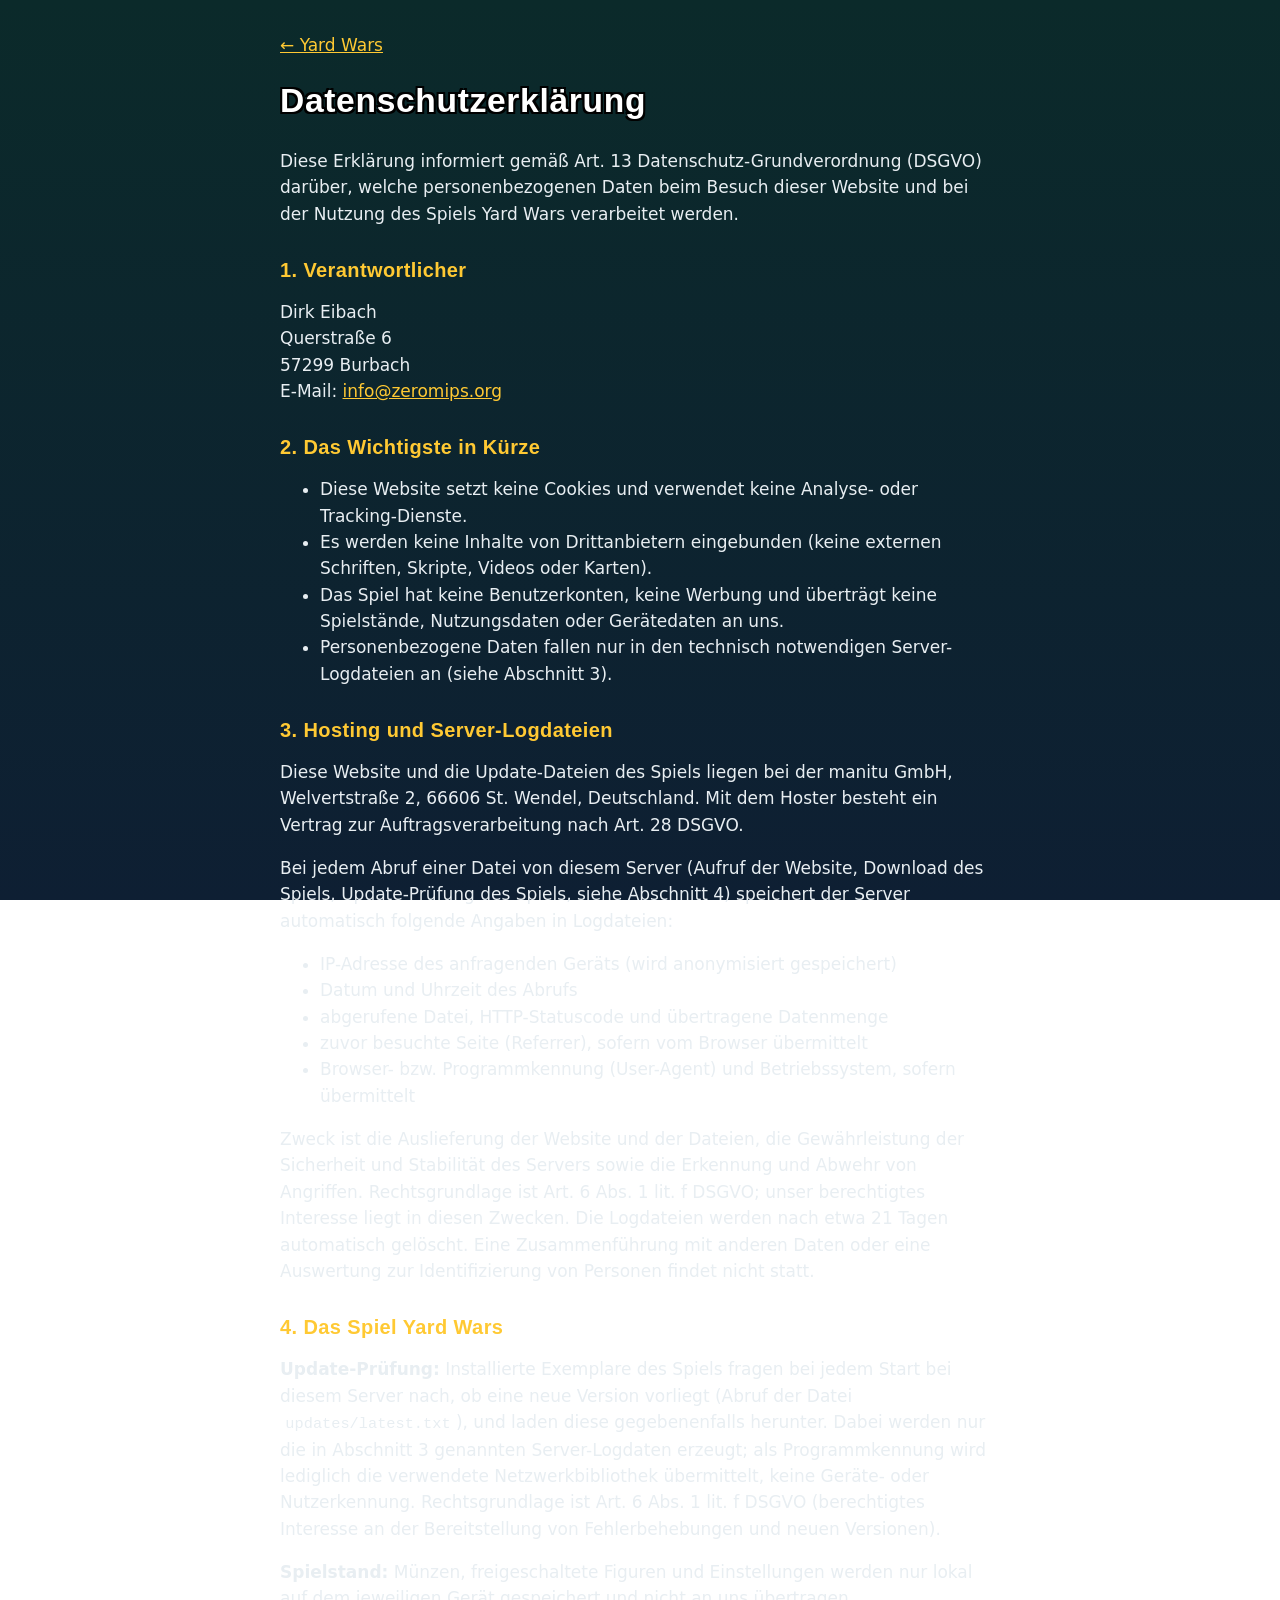
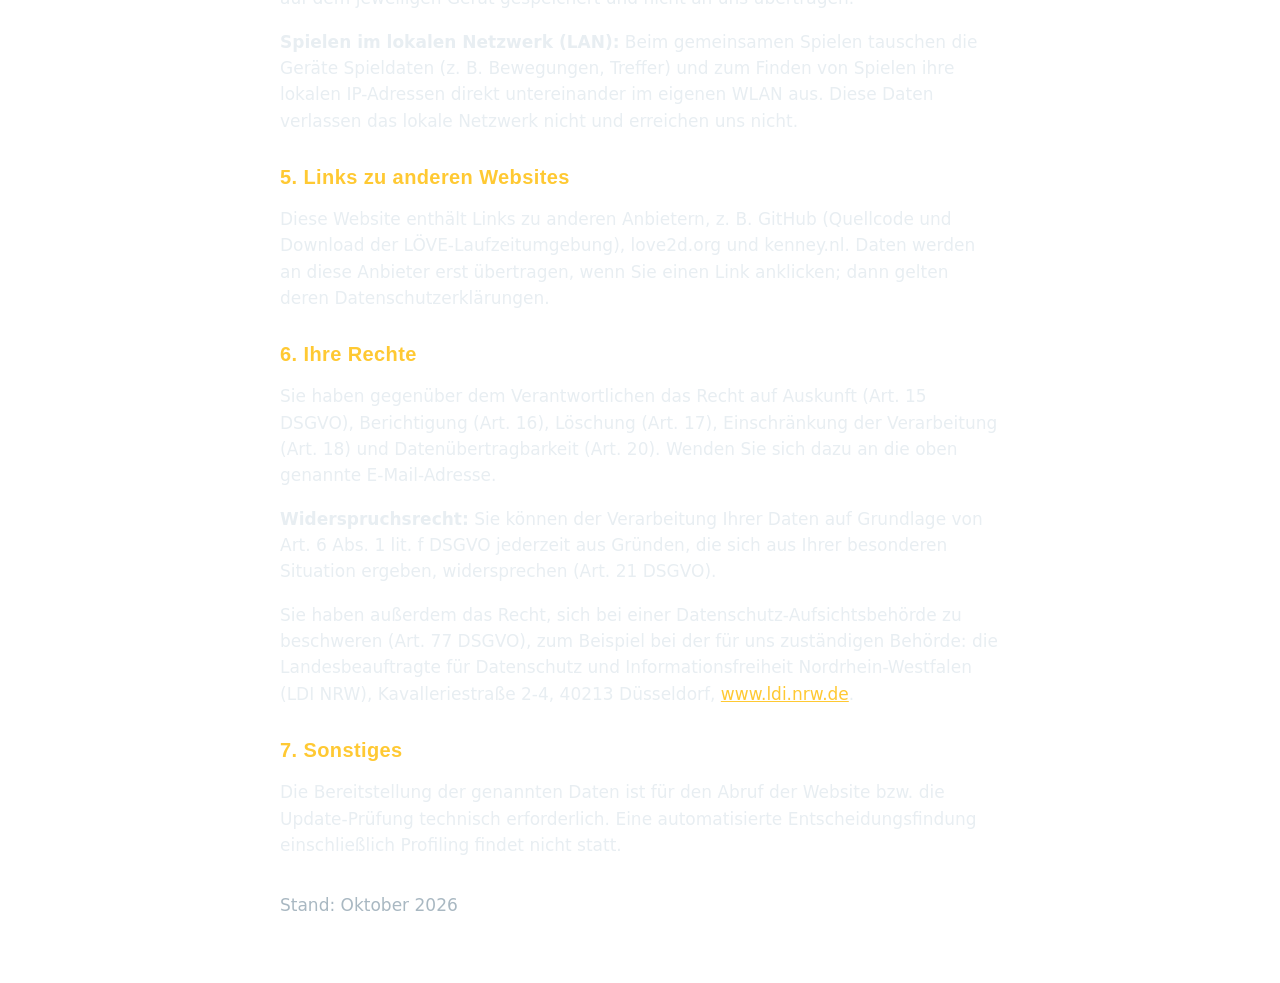
==== website/datenschutz.html @ 6472fcbf "Website: Impressum and Datenschutzerklärung publish-site.sh refuses to upload pages with TODO- place" ====
<!doctype html>
<html lang="de">
<head>
<meta charset="utf-8">
<meta name="viewport" content="width=device-width, initial-scale=1">
<title>Datenschutzerklärung - Yard Wars</title>
<link rel="stylesheet" href="style.css">
<link rel="icon" href="favicon.ico" sizes="16x16 32x32 48x48">
<meta name="theme-color" content="#0b2a2a">
</head>
<body>

<main class="wrap legal">
  <p class="back"><a href="./">&larr; Yard Wars</a></p>

  <h2>Datenschutzerklärung</h2>
  <p>Diese Erklärung informiert gemäß Art. 13 Datenschutz-Grundverordnung (DSGVO) darüber,
    welche personenbezogenen Daten beim Besuch dieser Website und bei der Nutzung des Spiels
    Yard Wars verarbeitet werden.</p>

  <h3>1. Verantwortlicher</h3>
  <p>Dirk Eibach<br>
    Querstraße 6<br>
    57299 Burbach<br>
    E-Mail: <a href="mailto:info@zeromips.org">info@zeromips.org</a></p>

  <h3>2. Das Wichtigste in Kürze</h3>
  <ul>
    <li>Diese Website setzt keine Cookies und verwendet keine Analyse- oder Tracking-Dienste.</li>
    <li>Es werden keine Inhalte von Drittanbietern eingebunden (keine externen Schriften,
      Skripte, Videos oder Karten).</li>
    <li>Das Spiel hat keine Benutzerkonten, keine Werbung und überträgt keine
      Spielstände, Nutzungsdaten oder Gerätedaten an uns.</li>
    <li>Personenbezogene Daten fallen nur in den technisch notwendigen Server-Logdateien an
      (siehe Abschnitt 3).</li>
  </ul>

  <h3>3. Hosting und Server-Logdateien</h3>
  <p>Diese Website und die Update-Dateien des Spiels liegen bei der manitu GmbH,
    Welvertstraße 2, 66606 St. Wendel, Deutschland. Mit dem Hoster besteht ein Vertrag zur
    Auftragsverarbeitung nach Art. 28 DSGVO.</p>
  <p>Bei jedem Abruf einer Datei von diesem Server (Aufruf der Website, Download des Spiels,
    Update-Prüfung des Spiels, siehe Abschnitt 4) speichert der Server automatisch folgende
    Angaben in Logdateien:</p>
  <ul>
    <li>IP-Adresse des anfragenden Geräts (wird anonymisiert gespeichert)</li>
    <li>Datum und Uhrzeit des Abrufs</li>
    <li>abgerufene Datei, HTTP-Statuscode und übertragene Datenmenge</li>
    <li>zuvor besuchte Seite (Referrer), sofern vom Browser übermittelt</li>
    <li>Browser- bzw. Programmkennung (User-Agent) und Betriebssystem, sofern übermittelt</li>
  </ul>
  <p>Zweck ist die Auslieferung der Website und der Dateien, die Gewährleistung der
    Sicherheit und Stabilität des Servers sowie die Erkennung und Abwehr von Angriffen.
    Rechtsgrundlage ist Art. 6 Abs. 1 lit. f DSGVO; unser berechtigtes Interesse liegt in
    diesen Zwecken. Die Logdateien werden nach etwa 21 Tagen automatisch gelöscht. Eine
    Zusammenführung mit anderen Daten oder eine Auswertung zur Identifizierung von Personen
    findet nicht statt.</p>

  <h3>4. Das Spiel Yard Wars</h3>
  <p><b>Update-Prüfung:</b> Installierte Exemplare des Spiels fragen bei jedem Start bei
    diesem Server nach, ob eine neue Version vorliegt (Abruf der Datei
    <code>updates/latest.txt</code>), und laden diese gegebenenfalls herunter. Dabei werden
    nur die in Abschnitt 3 genannten Server-Logdaten erzeugt; als Programmkennung wird
    lediglich die verwendete Netzwerkbibliothek übermittelt, keine Geräte- oder
    Nutzerkennung. Rechtsgrundlage ist Art. 6 Abs. 1 lit. f DSGVO (berechtigtes Interesse
    an der Bereitstellung von Fehlerbehebungen und neuen Versionen).</p>
  <p><b>Spielstand:</b> Münzen, freigeschaltete Figuren und Einstellungen werden nur lokal
    auf dem jeweiligen Gerät gespeichert und nicht an uns übertragen.</p>
  <p><b>Spielen im lokalen Netzwerk (LAN):</b> Beim gemeinsamen Spielen tauschen die Geräte
    Spieldaten (z.&nbsp;B. Bewegungen, Treffer) und zum Finden von Spielen ihre lokalen
    IP-Adressen direkt untereinander im eigenen WLAN aus. Diese Daten verlassen das lokale
    Netzwerk nicht und erreichen uns nicht.</p>

  <h3>5. Links zu anderen Websites</h3>
  <p>Diese Website enthält Links zu anderen Anbietern, z.&nbsp;B. GitHub (Quellcode und
    Download der LÖVE-Laufzeitumgebung), love2d.org und kenney.nl. Daten werden an diese
    Anbieter erst übertragen, wenn Sie einen Link anklicken; dann gelten deren
    Datenschutzerklärungen.</p>

  <h3>6. Ihre Rechte</h3>
  <p>Sie haben gegenüber dem Verantwortlichen das Recht auf Auskunft (Art. 15 DSGVO),
    Berichtigung (Art. 16), Löschung (Art. 17), Einschränkung der Verarbeitung (Art. 18) und
    Datenübertragbarkeit (Art. 20). Wenden Sie sich dazu an die oben genannte E-Mail-Adresse.</p>
  <p><b>Widerspruchsrecht:</b> Sie können der Verarbeitung Ihrer Daten auf Grundlage von
    Art. 6 Abs. 1 lit. f DSGVO jederzeit aus Gründen, die sich aus Ihrer besonderen Situation
    ergeben, widersprechen (Art. 21 DSGVO).</p>
  <p>Sie haben außerdem das Recht, sich bei einer Datenschutz-Aufsichtsbehörde zu beschweren
    (Art. 77 DSGVO), zum Beispiel bei der für uns zuständigen Behörde:
    die Landesbeauftragte für Datenschutz und Informationsfreiheit Nordrhein-Westfalen (LDI NRW), Kavalleriestraße 2-4, 40213 Düsseldorf, <a href="https://www.ldi.nrw.de/">www.ldi.nrw.de</a>.</p>

  <h3>7. Sonstiges</h3>
  <p>Die Bereitstellung der genannten Daten ist für den Abruf der Website bzw. die
    Update-Prüfung technisch erforderlich. Eine automatisierte Entscheidungsfindung
    einschließlich Profiling findet nicht statt.</p>

  <p class="stand">Stand: Oktober 2026</p>
</main>

</body>
</html>
---- website/style.css ----
/* Yard Wars website: colours of the game's lobby (dark teal, gold title, chunky buttons) */
:root {
  --bg: #0b2a2a;
  --bg2: #0e1f33;
  --panel: rgba(10, 18, 30, 0.72);
  --text: #e8eef2;
  --muted: #a9b8c2;
  --gold: #ffc933;
  --orange: #f27f1f;
  --blue: #3f8ce8;
  --purple: #a64dd9;
  --green: #4cbf4c;
}

* { box-sizing: border-box; }

html { scroll-behavior: smooth; }

body {
  margin: 0;
  font-family: "Trebuchet MS", "Segoe UI", system-ui, sans-serif;
  font-size: 17px;
  line-height: 1.55;
  color: var(--text);
  background: linear-gradient(180deg, var(--bg) 0%, var(--bg2) 100%) fixed;
}

a { color: var(--gold); }

img { max-width: 100%; height: auto; }

code {
  background: rgba(255, 255, 255, 0.1);
  padding: 0.05em 0.35em;
  border-radius: 4px;
  font-size: 0.9em;
  word-break: break-word;
}

.wrap { max-width: 1060px; margin: 0 auto; padding: 0 20px; }

/* Outlined comic headings */
h1, h2, h3 {
  font-family: "Arial Black", "Trebuchet MS", sans-serif;
  letter-spacing: 0.02em;
  line-height: 1.15;
}

h1 {
  margin: 0;
  font-size: clamp(3rem, 10vw, 6rem);
  color: var(--gold);
  text-shadow: 0 4px 0 #8a5a00, 3px 3px 0 #000, -3px 3px 0 #000, 3px -3px 0 #000, -3px -3px 0 #000;
}

h2 {
  font-size: 2.1rem;
  color: #fff;
  text-shadow: 2px 2px 0 #000, -2px 2px 0 #000, 2px -2px 0 #000, -2px -2px 0 #000;
  margin: 0 0 0.8em;
}

h3 { margin: 0.2em 0 0.5em; font-size: 1.25rem; }

h3.sub { margin-top: 1.6em; }

section.wrap { padding-top: 72px; } /* section.wrap: .wrap alone resets padding + margin */

/* Hero */
.hero { text-align: center; padding: 48px 0 8px; }
.tagline { font-size: 1.3rem; color: var(--muted); margin: 0.6em 0 1.2em; }
.shot, .wide, .cols img {
  border-radius: 14px;
  border: 4px solid #000;
  box-shadow: 0 10px 30px rgba(0, 0, 0, 0.5);
}
.shot { margin-top: 24px; }
.build { color: var(--muted); font-size: 0.95rem; }

.buttons { display: flex; gap: 14px; justify-content: center; flex-wrap: wrap; }
.btn {
  display: inline-block;
  padding: 0.55em 1.4em;
  font-family: "Arial Black", sans-serif;
  font-size: 1.2rem;
  color: #fff;
  text-decoration: none;
  background: var(--blue);
  border: 3px solid #000;
  border-radius: 12px;
  box-shadow: inset 0 -6px 0 rgba(0, 0, 0, 0.25), 0 4px 0 #000;
  text-shadow: 1px 1px 0 #000, -1px 1px 0 #000, 1px -1px 0 #000, -1px -1px 0 #000;
  transition: transform 0.1s;
}
.btn:hover { transform: translateY(-2px); }
.btn.play { background: var(--gold); }
.btn.code { background: #3a4452; }

/* Two columns that stack on phones */
.cols { display: grid; grid-template-columns: 1fr 1fr; gap: 28px; align-items: start; }

.box {
  background: var(--panel);
  border: 2px solid rgba(255, 255, 255, 0.12);
  border-radius: 14px;
  padding: 18px 22px;
}
.box ol, .box ul { padding-left: 1.3em; margin: 0.4em 0; }
.box li { margin-bottom: 0.45em; }
.note { color: var(--muted); font-size: 0.92rem; }

/* Rowdy cards */
.cards { display: grid; grid-template-columns: repeat(4, 1fr); gap: 18px; }
.card {
  background: var(--panel);
  border: 2px solid rgba(255, 255, 255, 0.14);
  border-radius: 16px;
  padding: 16px;
  text-align: center;
  background-image: radial-gradient(circle at 50% 30%, rgba(255, 220, 140, 0.18), transparent 60%);
}
.card img { height: 200px; width: auto; object-fit: contain; }
.card h3 { margin-bottom: 0; }
.role { color: var(--gold); margin: 0 0 0.6em; font-size: 0.95rem; }
.card ul { list-style: none; padding: 0; margin: 0; text-align: left; font-size: 0.93rem; }
.card li { margin-bottom: 0.35em; }
.card li span { color: var(--orange); font-weight: bold; margin-right: 0.3em; }
.price {
  margin: 0.8em 0 0;
  font-weight: bold;
  color: var(--gold);
}
.price.free { color: var(--green); }

/* Mode tiles in the colours of the game's mode cards */
.modes { display: grid; grid-template-columns: repeat(3, 1fr); gap: 18px; }
.mode {
  border: 3px solid #000;
  border-radius: 14px;
  padding: 14px 18px;
  box-shadow: inset 0 -6px 0 rgba(0, 0, 0, 0.2), 0 4px 0 #000;
}
.mode h3 { color: #fff; text-shadow: 1px 1px 0 #000, -1px 1px 0 #000, 1px -1px 0 #000, -1px -1px 0 #000; }
.mode p { margin: 0; }
.duel  { background: var(--orange); }
.team  { background: var(--blue); }
.waves { background: var(--purple); }
.wide { margin-top: 18px; }

footer {
  margin-top: 64px;
  padding: 24px 0 32px;
  color: var(--muted);
  font-size: 0.9rem;
  border-top: 2px solid rgba(255, 255, 255, 0.1);
}

.legal-links a { color: var(--muted); }

/* Impressum / Datenschutz */
.legal { max-width: 760px; padding-top: 32px; padding-bottom: 48px; }
.legal h3 { margin: 1.6em 0 0.4em; color: var(--gold); }
.legal .back { margin: 0 0 24px; }
.legal .stand { margin-top: 2em; color: var(--muted); }

@media (max-width: 860px) {
  .cards { grid-template-columns: repeat(2, 1fr); }
  .cols, .modes { grid-template-columns: 1fr; }
}
@media (max-width: 460px) {
  .cards { grid-template-columns: 1fr; }
  body { font-size: 16px; }
}
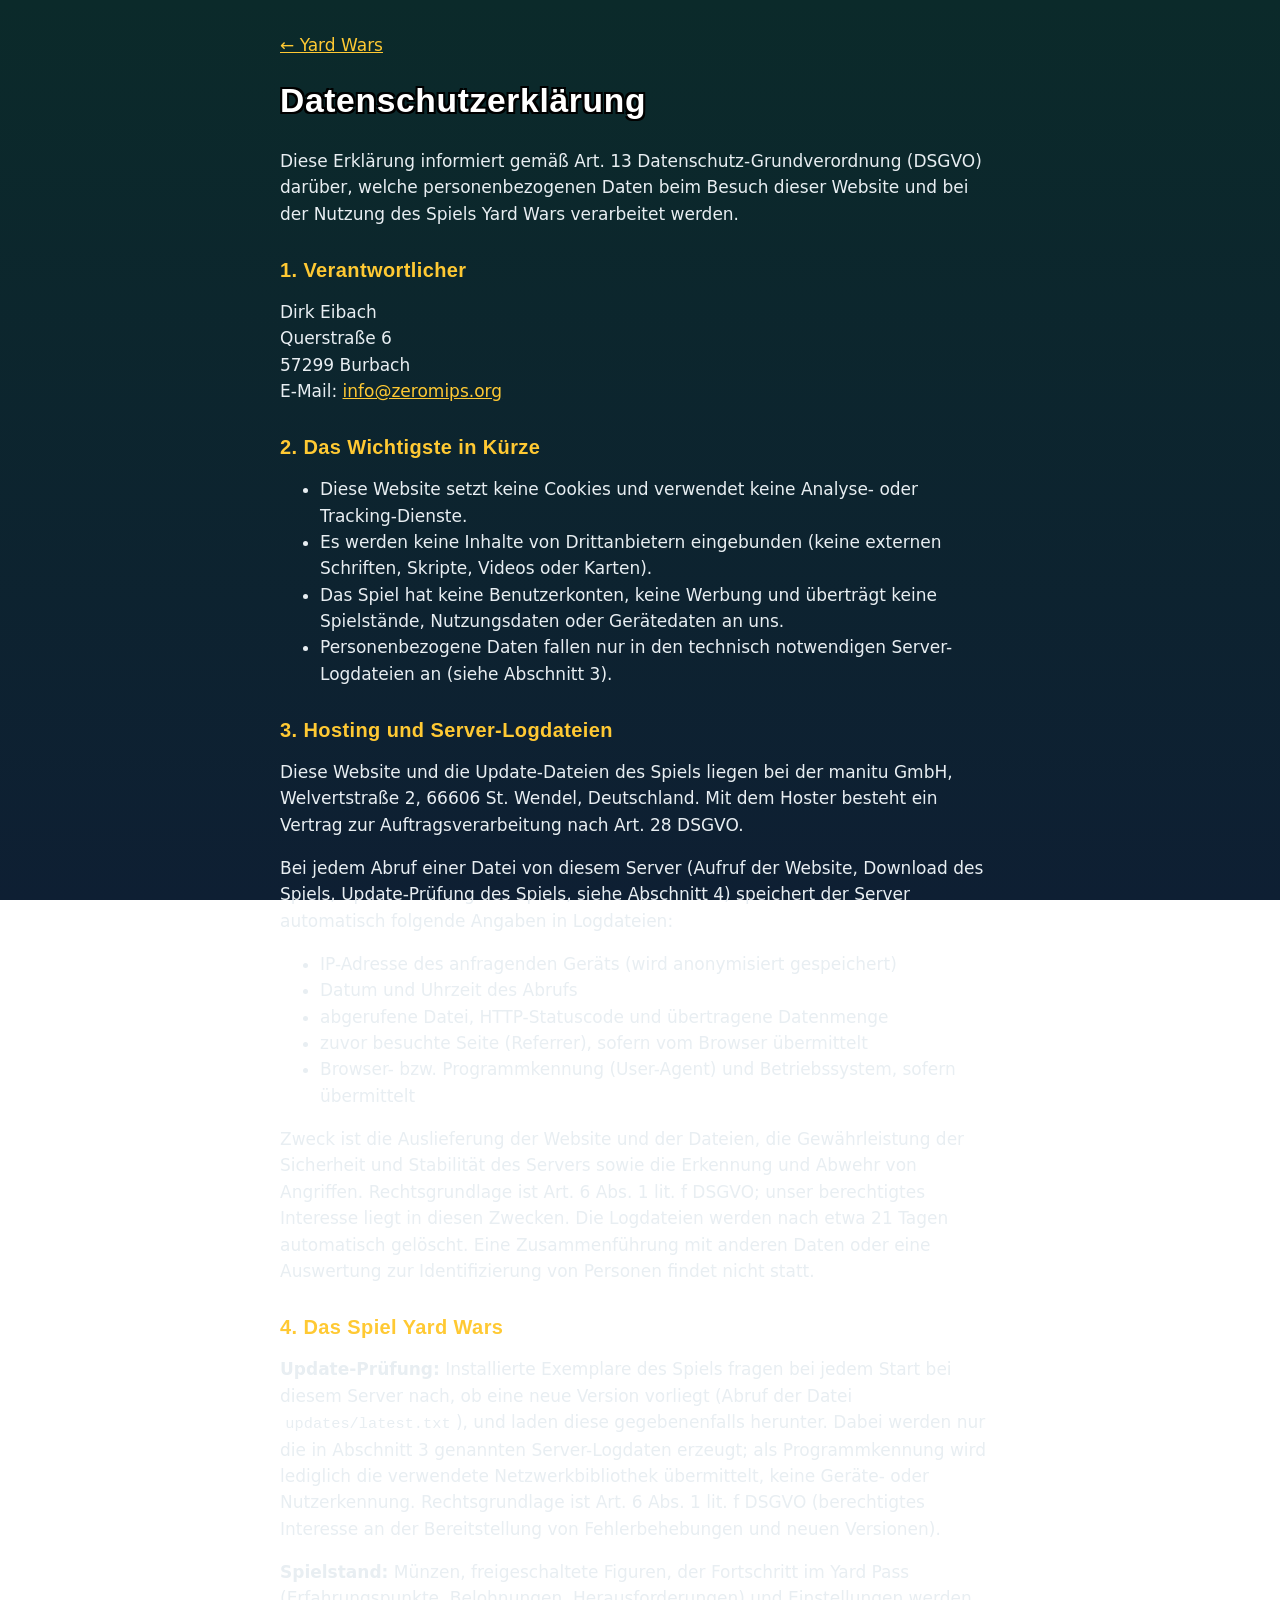
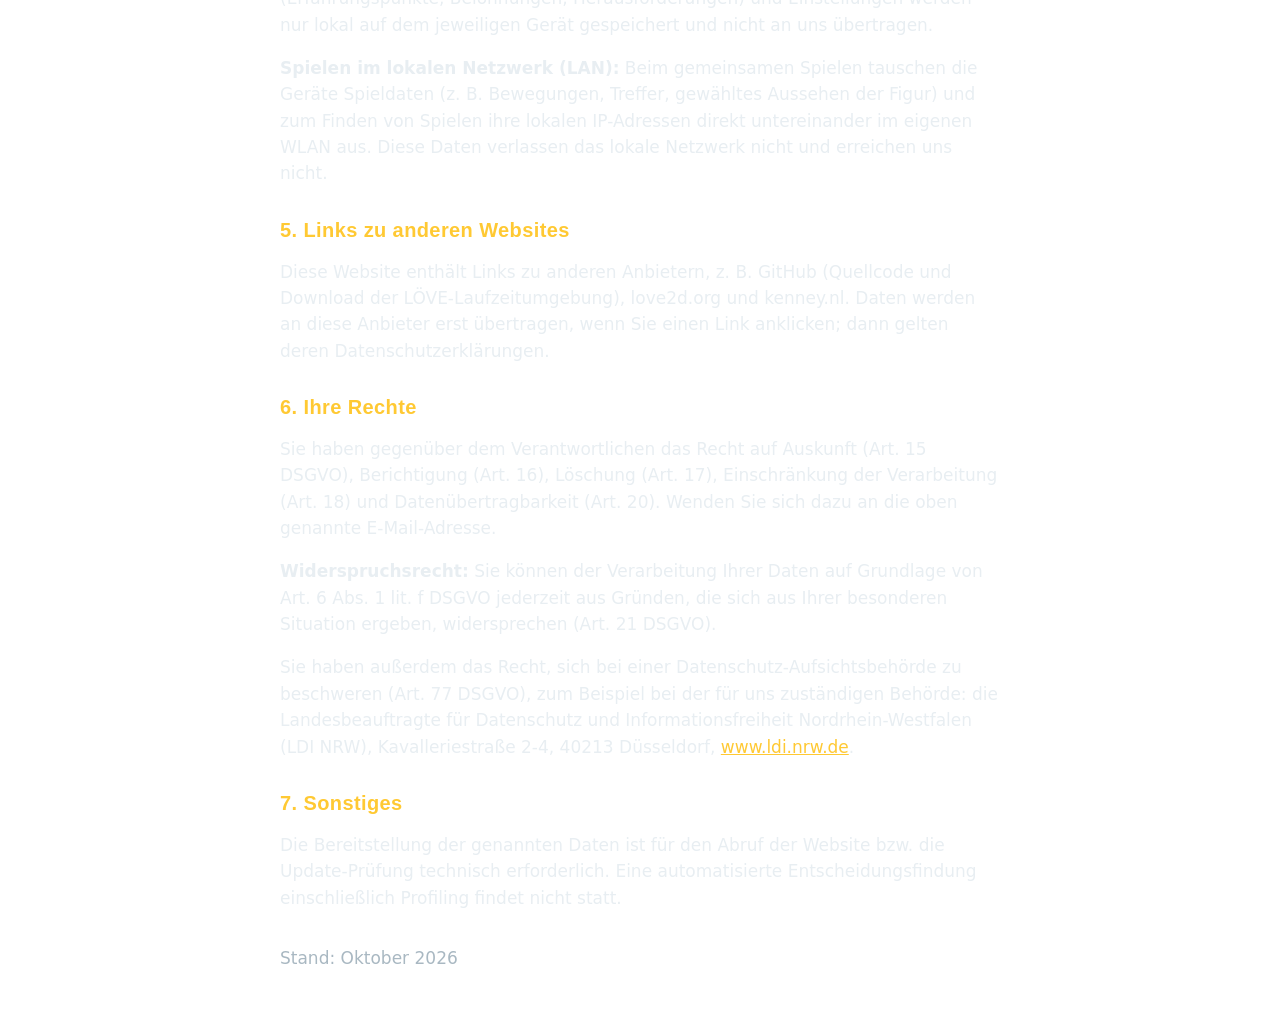
==== commit e350e9b2: "Yard Pass: free season pass with XP, challenges and cosmetics - src/seasons.lua (seasons, rewards, c" ====
--- a/website/datenschutz.html
+++ b/website/datenschutz.html
@@ -64,10 +64,11 @@
     lediglich die verwendete Netzwerkbibliothek übermittelt, keine Geräte- oder
     Nutzerkennung. Rechtsgrundlage ist Art. 6 Abs. 1 lit. f DSGVO (berechtigtes Interesse
     an der Bereitstellung von Fehlerbehebungen und neuen Versionen).</p>
-  <p><b>Spielstand:</b> Münzen, freigeschaltete Figuren und Einstellungen werden nur lokal
+  <p><b>Spielstand:</b> Münzen, freigeschaltete Figuren, der Fortschritt im Yard Pass
+    (Erfahrungspunkte, Belohnungen, Herausforderungen) und Einstellungen werden nur lokal
     auf dem jeweiligen Gerät gespeichert und nicht an uns übertragen.</p>
   <p><b>Spielen im lokalen Netzwerk (LAN):</b> Beim gemeinsamen Spielen tauschen die Geräte
-    Spieldaten (z.&nbsp;B. Bewegungen, Treffer) und zum Finden von Spielen ihre lokalen
+    Spieldaten (z.&nbsp;B. Bewegungen, Treffer, gewähltes Aussehen der Figur) und zum Finden von Spielen ihre lokalen
     IP-Adressen direkt untereinander im eigenen WLAN aus. Diese Daten verlassen das lokale
     Netzwerk nicht und erreichen uns nicht.</p>
 
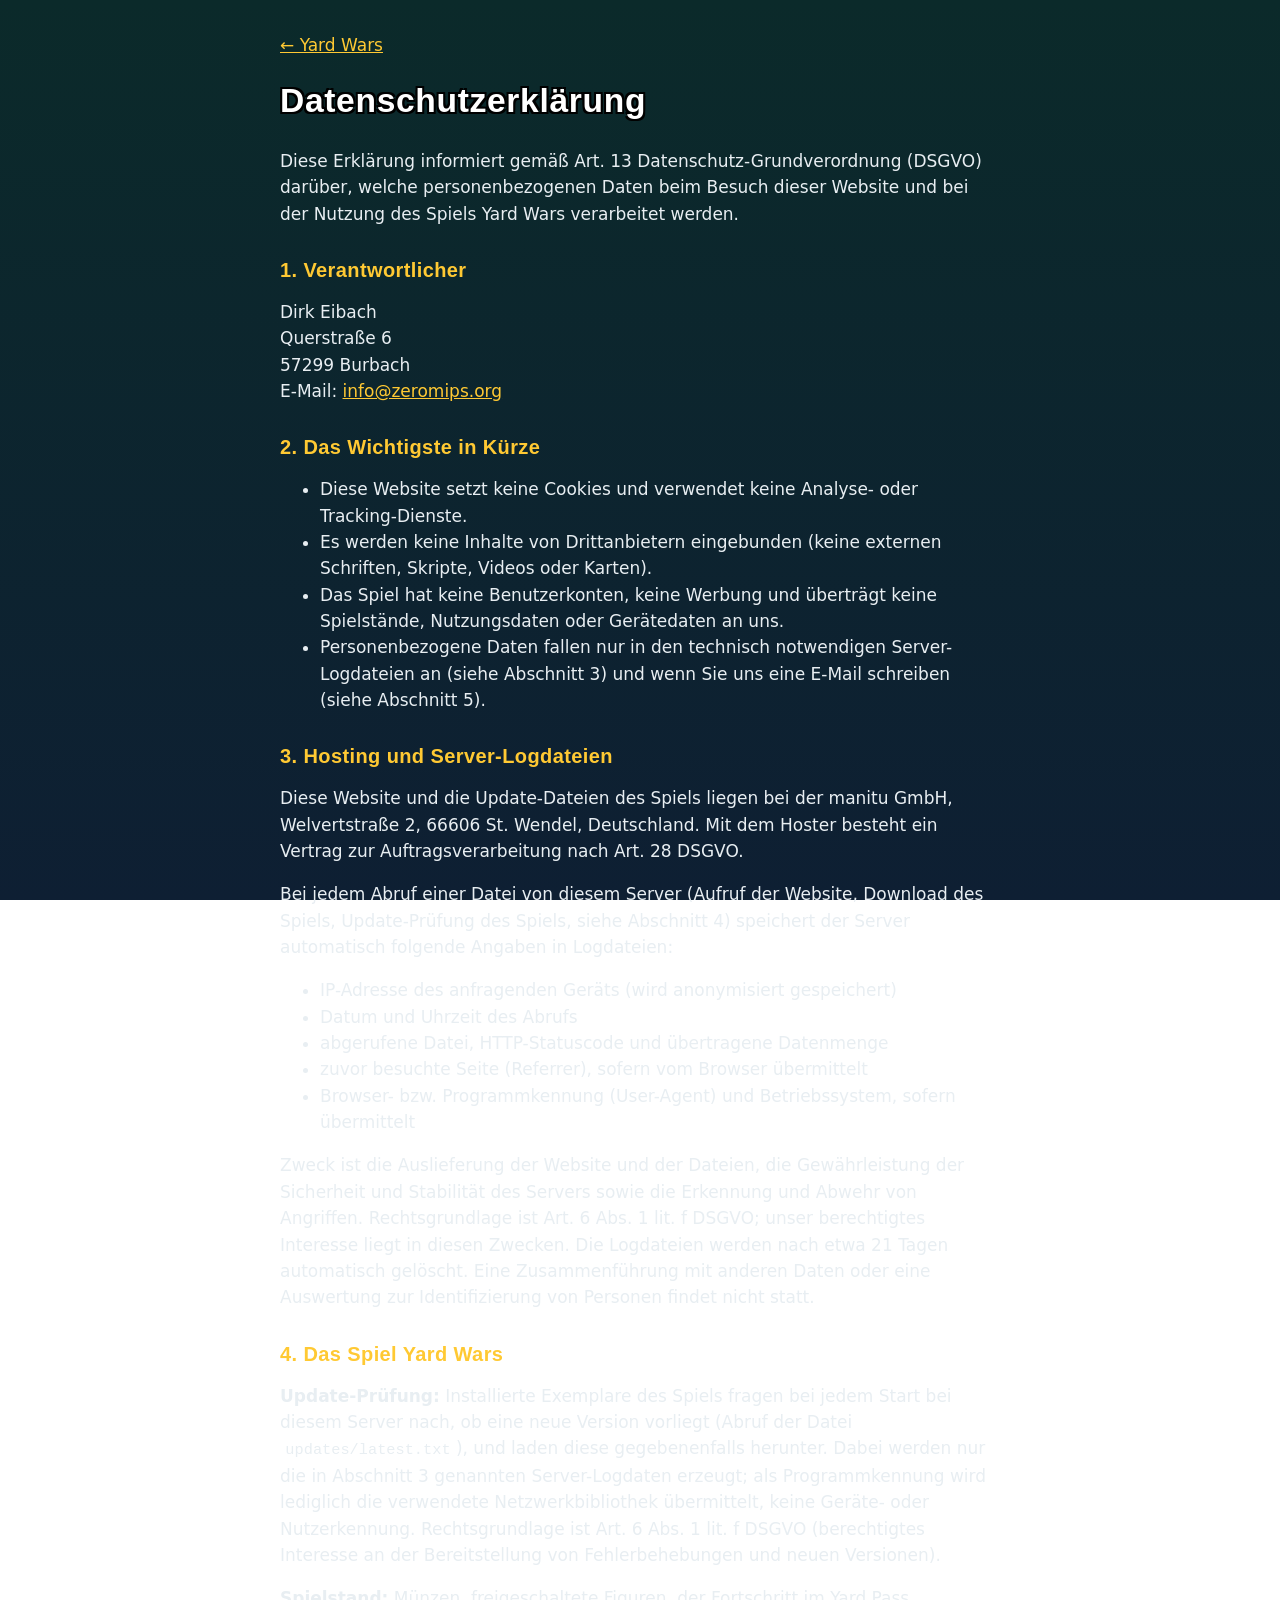
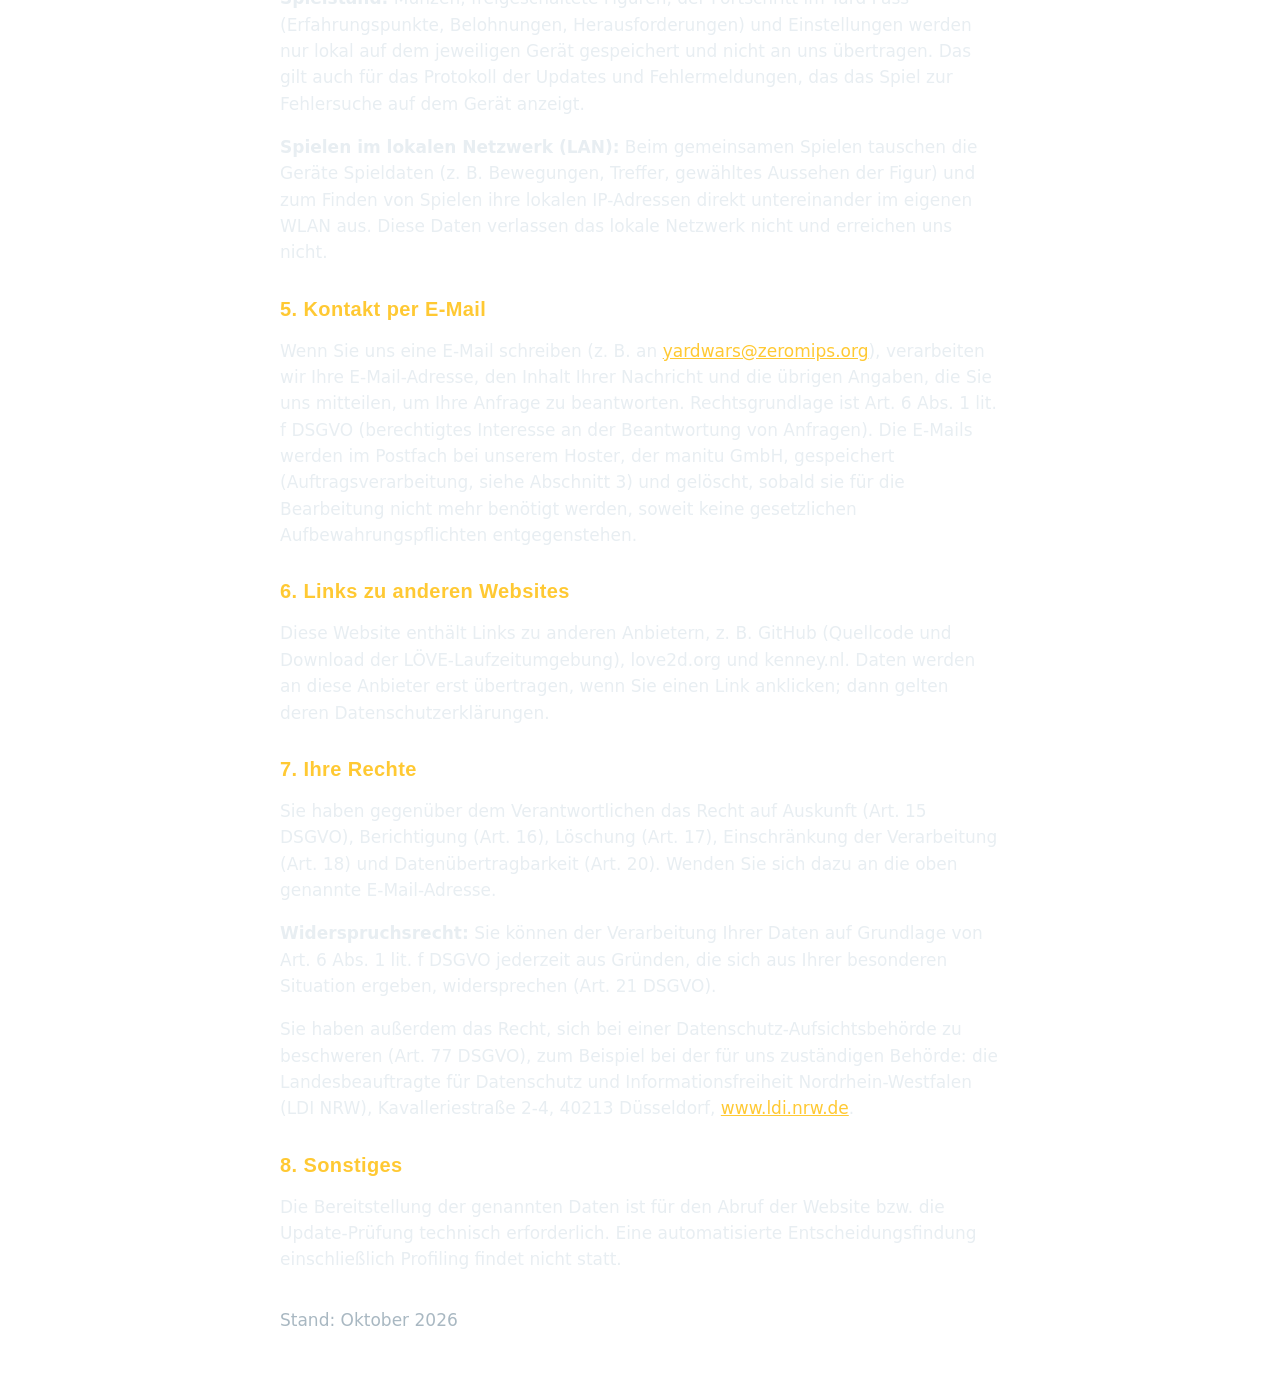
==== commit f3c536cd: "Website: contact address yardwars@zeromips.org (footer + privacy policy) Datenschutz: new section 5 " ====
--- a/website/datenschutz.html
+++ b/website/datenschutz.html
@@ -32,7 +32,7 @@
     <li>Das Spiel hat keine Benutzerkonten, keine Werbung und überträgt keine
       Spielstände, Nutzungsdaten oder Gerätedaten an uns.</li>
     <li>Personenbezogene Daten fallen nur in den technisch notwendigen Server-Logdateien an
-      (siehe Abschnitt 3).</li>
+      (siehe Abschnitt 3) und wenn Sie uns eine E-Mail schreiben (siehe Abschnitt 5).</li>
   </ul>
 
   <h3>3. Hosting und Server-Logdateien</h3>
@@ -66,19 +66,31 @@
     an der Bereitstellung von Fehlerbehebungen und neuen Versionen).</p>
   <p><b>Spielstand:</b> Münzen, freigeschaltete Figuren, der Fortschritt im Yard Pass
     (Erfahrungspunkte, Belohnungen, Herausforderungen) und Einstellungen werden nur lokal
-    auf dem jeweiligen Gerät gespeichert und nicht an uns übertragen.</p>
+    auf dem jeweiligen Gerät gespeichert und nicht an uns übertragen. Das gilt auch für das
+    Protokoll der Updates und Fehlermeldungen, das das Spiel zur Fehlersuche auf dem Gerät
+    anzeigt.</p>
   <p><b>Spielen im lokalen Netzwerk (LAN):</b> Beim gemeinsamen Spielen tauschen die Geräte
     Spieldaten (z.&nbsp;B. Bewegungen, Treffer, gewähltes Aussehen der Figur) und zum Finden von Spielen ihre lokalen
     IP-Adressen direkt untereinander im eigenen WLAN aus. Diese Daten verlassen das lokale
     Netzwerk nicht und erreichen uns nicht.</p>
 
-  <h3>5. Links zu anderen Websites</h3>
+  <h3>5. Kontakt per E-Mail</h3>
+  <p>Wenn Sie uns eine E-Mail schreiben (z.&nbsp;B. an
+    <a href="mailto:yardwars@zeromips.org">yardwars@zeromips.org</a>), verarbeiten wir Ihre
+    E-Mail-Adresse, den Inhalt Ihrer Nachricht und die übrigen Angaben, die Sie uns
+    mitteilen, um Ihre Anfrage zu beantworten. Rechtsgrundlage ist Art. 6 Abs. 1 lit. f
+    DSGVO (berechtigtes Interesse an der Beantwortung von Anfragen). Die E-Mails werden im
+    Postfach bei unserem Hoster, der manitu GmbH, gespeichert (Auftragsverarbeitung, siehe
+    Abschnitt 3) und gelöscht, sobald sie für die Bearbeitung nicht mehr benötigt werden,
+    soweit keine gesetzlichen Aufbewahrungspflichten entgegenstehen.</p>
+
+  <h3>6. Links zu anderen Websites</h3>
   <p>Diese Website enthält Links zu anderen Anbietern, z.&nbsp;B. GitHub (Quellcode und
     Download der LÖVE-Laufzeitumgebung), love2d.org und kenney.nl. Daten werden an diese
     Anbieter erst übertragen, wenn Sie einen Link anklicken; dann gelten deren
     Datenschutzerklärungen.</p>
 
-  <h3>6. Ihre Rechte</h3>
+  <h3>7. Ihre Rechte</h3>
   <p>Sie haben gegenüber dem Verantwortlichen das Recht auf Auskunft (Art. 15 DSGVO),
     Berichtigung (Art. 16), Löschung (Art. 17), Einschränkung der Verarbeitung (Art. 18) und
     Datenübertragbarkeit (Art. 20). Wenden Sie sich dazu an die oben genannte E-Mail-Adresse.</p>
@@ -89,7 +101,7 @@
     (Art. 77 DSGVO), zum Beispiel bei der für uns zuständigen Behörde:
     die Landesbeauftragte für Datenschutz und Informationsfreiheit Nordrhein-Westfalen (LDI NRW), Kavalleriestraße 2-4, 40213 Düsseldorf, <a href="https://www.ldi.nrw.de/">www.ldi.nrw.de</a>.</p>
 
-  <h3>7. Sonstiges</h3>
+  <h3>8. Sonstiges</h3>
   <p>Die Bereitstellung der genannten Daten ist für den Abruf der Website bzw. die
     Update-Prüfung technisch erforderlich. Eine automatisierte Entscheidungsfindung
     einschließlich Profiling findet nicht statt.</p>
--- a/website/style.css
+++ b/website/style.css
@@ -106,11 +106,16 @@
   padding: 18px 22px;
 }
 .box ol, .box ul { padding-left: 1.3em; margin: 0.4em 0; }
+.promise { margin-top: 18px; gap: 18px; }
+.promise .box h3 { margin-top: 0.2em; }
+.promise .box p { margin-bottom: 0.3em; }
 .box li { margin-bottom: 0.45em; }
 .note { color: var(--muted); font-size: 0.92rem; }
 
 /* Rowdy cards */
-.cards { display: grid; grid-template-columns: repeat(4, 1fr); gap: 18px; }
+/* centred rows (5 rowdies: 3 + 2) */
+.cards { display: flex; flex-wrap: wrap; justify-content: center; gap: 18px; }
+.cards .card { flex: 0 1 calc((100% - 2 * 18px) / 3); box-sizing: border-box; }
 .card {
   background: var(--panel);
   border: 2px solid rgba(255, 255, 255, 0.14);
@@ -119,7 +124,7 @@
   text-align: center;
   background-image: radial-gradient(circle at 50% 30%, rgba(255, 220, 140, 0.18), transparent 60%);
 }
-.card img { height: 200px; width: auto; object-fit: contain; }
+.card img { height: 200px; width: auto; max-width: 100%; object-fit: contain; }
 .card h3 { margin-bottom: 0; }
 .role { color: var(--gold); margin: 0 0 0.6em; font-size: 0.95rem; }
 .card ul { list-style: none; padding: 0; margin: 0; text-align: left; font-size: 0.93rem; }
@@ -164,10 +169,10 @@
 .legal .stand { margin-top: 2em; color: var(--muted); }
 
 @media (max-width: 860px) {
-  .cards { grid-template-columns: repeat(2, 1fr); }
+  .cards .card { flex-basis: calc((100% - 18px) / 2); }
   .cols, .modes { grid-template-columns: 1fr; }
 }
 @media (max-width: 460px) {
-  .cards { grid-template-columns: 1fr; }
+  .cards .card { flex-basis: 100%; }
   body { font-size: 16px; }
 }
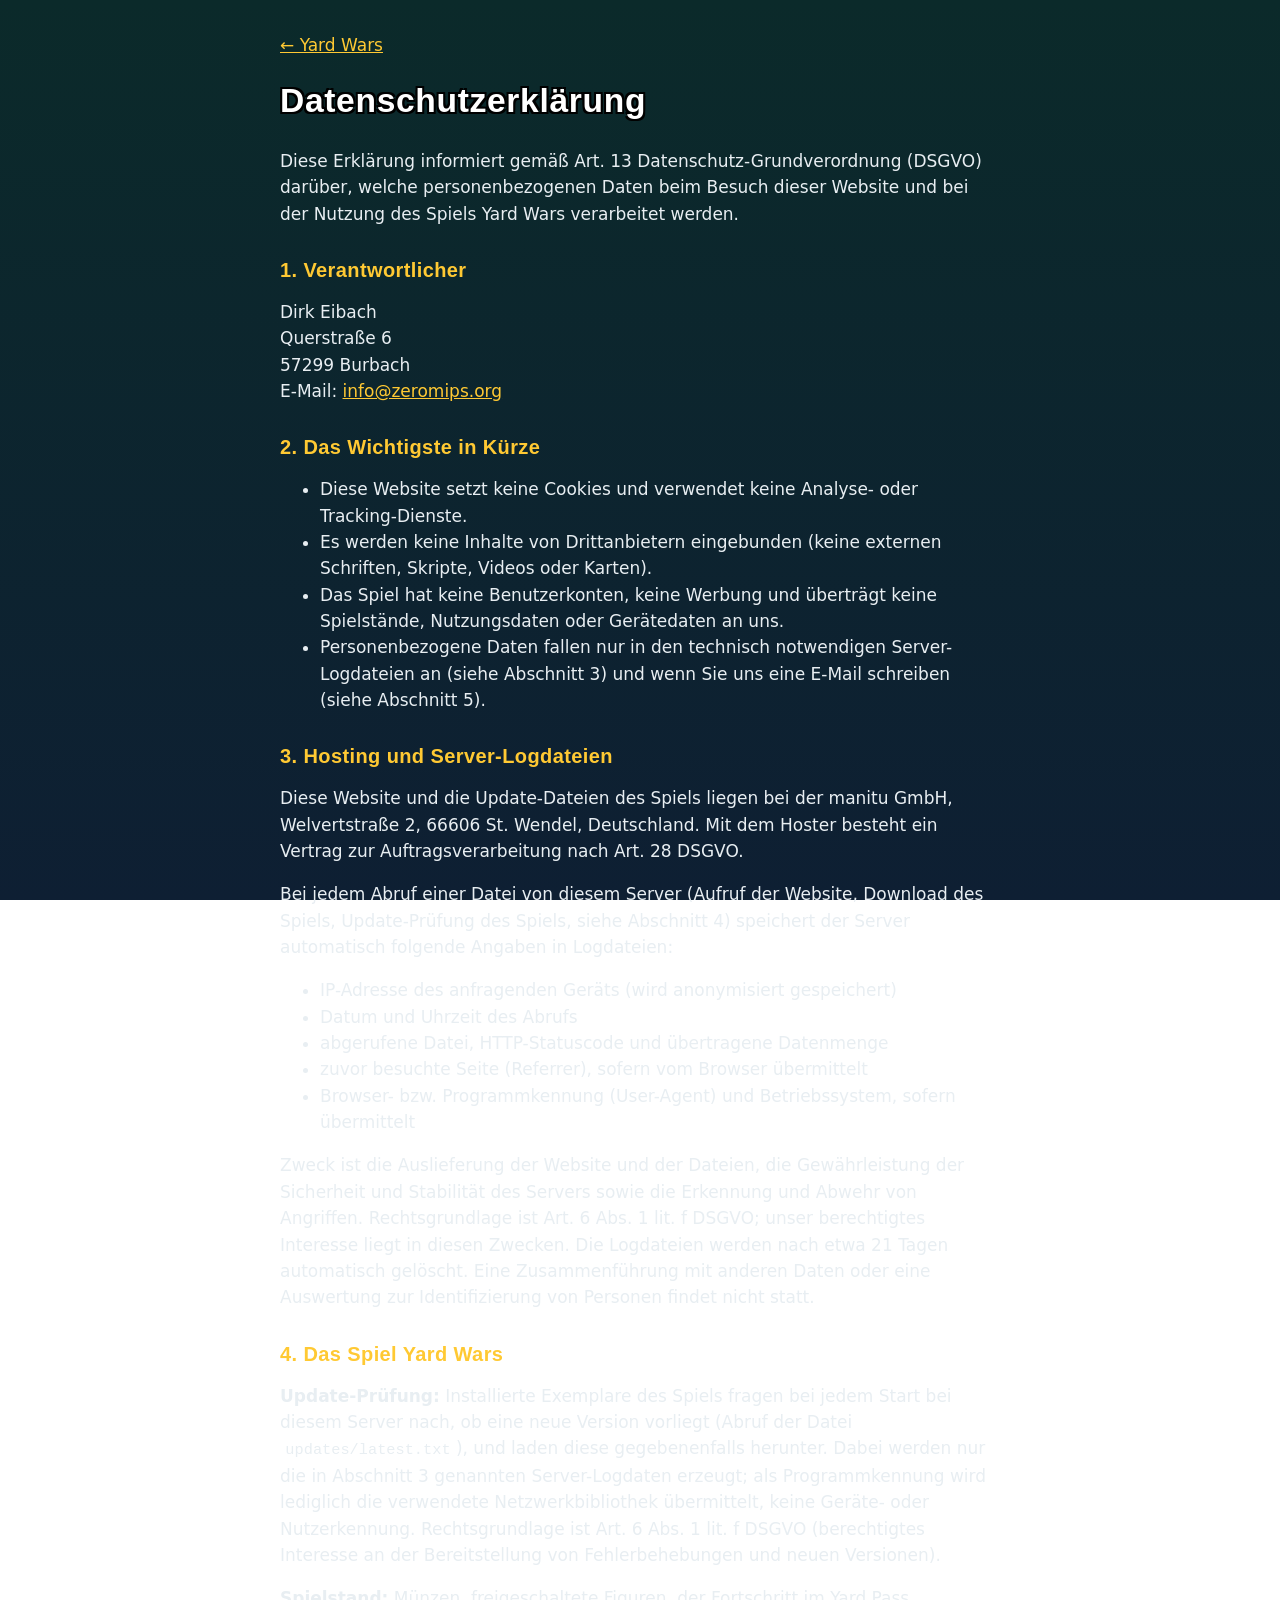
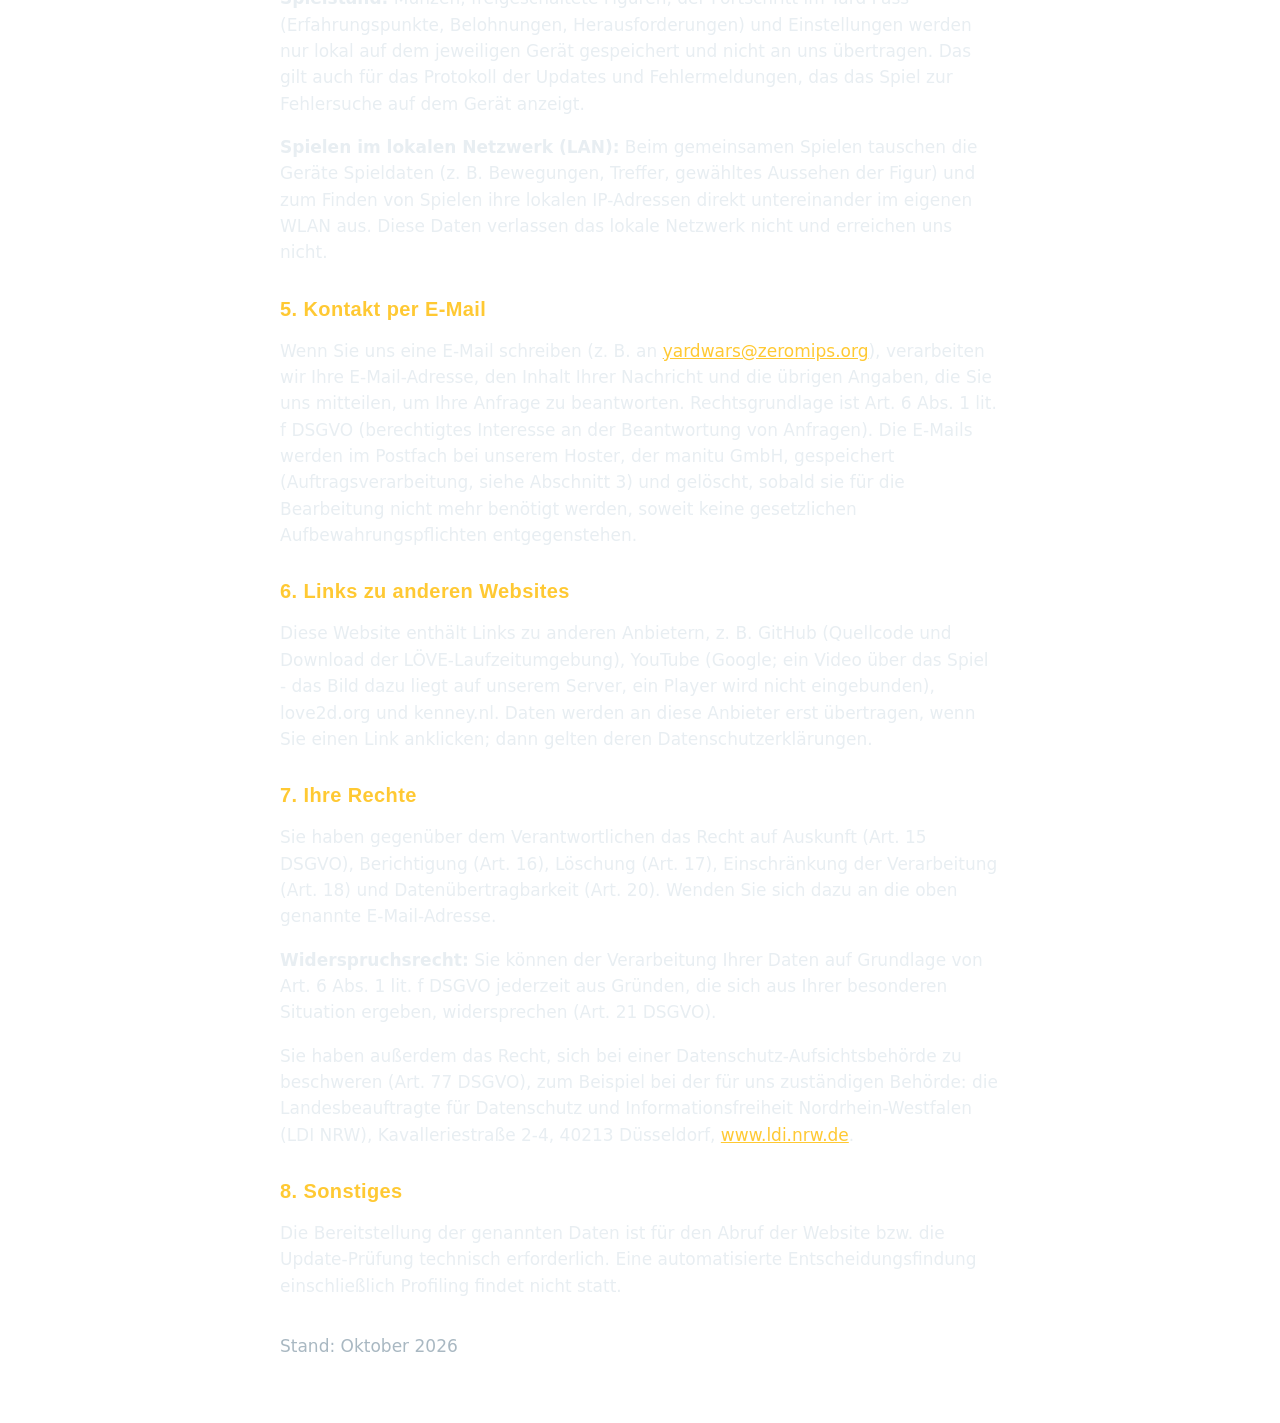
==== commit 2e7debbc: "Website: link to the new rowdies video (picture on our server, no YouTube player) The thumbnail is s" ====
--- a/website/datenschutz.html
+++ b/website/datenschutz.html
@@ -86,7 +86,9 @@
 
   <h3>6. Links zu anderen Websites</h3>
   <p>Diese Website enthält Links zu anderen Anbietern, z.&nbsp;B. GitHub (Quellcode und
-    Download der LÖVE-Laufzeitumgebung), love2d.org und kenney.nl. Daten werden an diese
+    Download der LÖVE-Laufzeitumgebung), YouTube (Google; ein Video über das Spiel - das Bild
+    dazu liegt auf unserem Server, ein Player wird nicht eingebunden), love2d.org und
+    kenney.nl. Daten werden an diese
     Anbieter erst übertragen, wenn Sie einen Link anklicken; dann gelten deren
     Datenschutzerklärungen.</p>
 
--- a/website/style.css
+++ b/website/style.css
@@ -112,6 +112,31 @@
 .box li { margin-bottom: 0.45em; }
 .note { color: var(--muted); font-size: 0.92rem; }
 
+/* Video: a picture linking to YouTube, with a play symbol on it (placed in the
+   thumbnail's gap between the web address and the rowdies' heads) */
+.video {
+  position: relative; display: block; max-width: 760px; margin: 0 auto;
+  border-radius: 14px; border: 4px solid #000; overflow: hidden;
+  box-shadow: 0 10px 30px rgba(0, 0, 0, 0.5);
+}
+.video img { display: block; width: 100%; }
+.video::before { /* the round button */
+  content: ""; position: absolute; left: 50%; top: 44%; width: 72px; height: 72px;
+  margin: -36px 0 0 -36px; border-radius: 50%; background: rgba(0, 0, 0, 0.6);
+  border: 4px solid var(--gold); box-sizing: border-box; transition: transform 0.15s;
+}
+.video::after { /* the triangle */
+  content: ""; position: absolute; left: 50%; top: 44%; margin: -14px 0 0 -8px;
+  border-style: solid; border-width: 14px 0 14px 24px;
+  border-color: transparent transparent transparent var(--gold);
+}
+.video:hover::before, .video:focus::before { transform: scale(1.1); }
+@media (max-width: 600px) { /* the picture is small: so is the button */
+  .video::before { width: 44px; height: 44px; margin: -22px 0 0 -22px; border-width: 3px; }
+  .video::after { margin: -9px 0 0 -5px; border-width: 9px 0 9px 15px; }
+}
+.video-caption { text-align: center; color: var(--muted); font-size: 0.92rem; margin: 0.6em 0 1.6em; }
+
 /* Rowdy cards */
 /* centred rows (5 rowdies: 3 + 2) */
 .cards { display: flex; flex-wrap: wrap; justify-content: center; gap: 18px; }
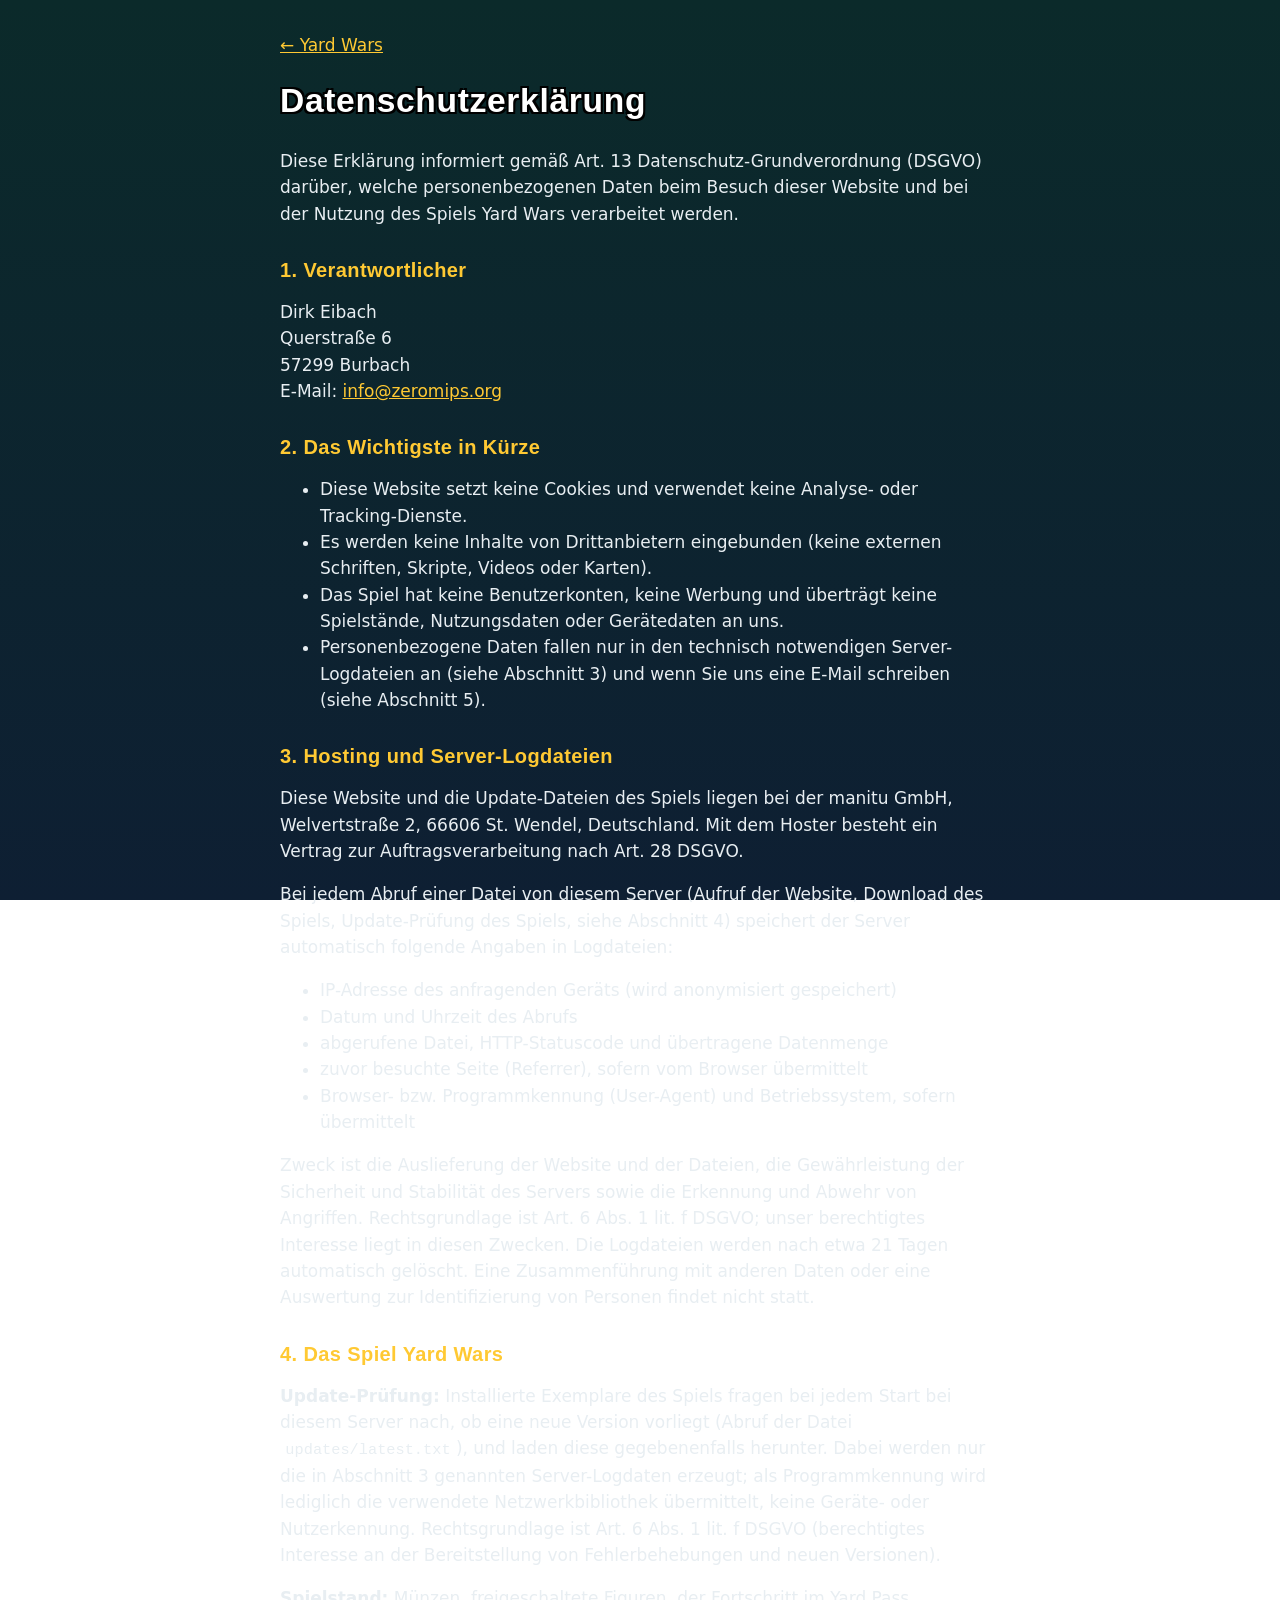
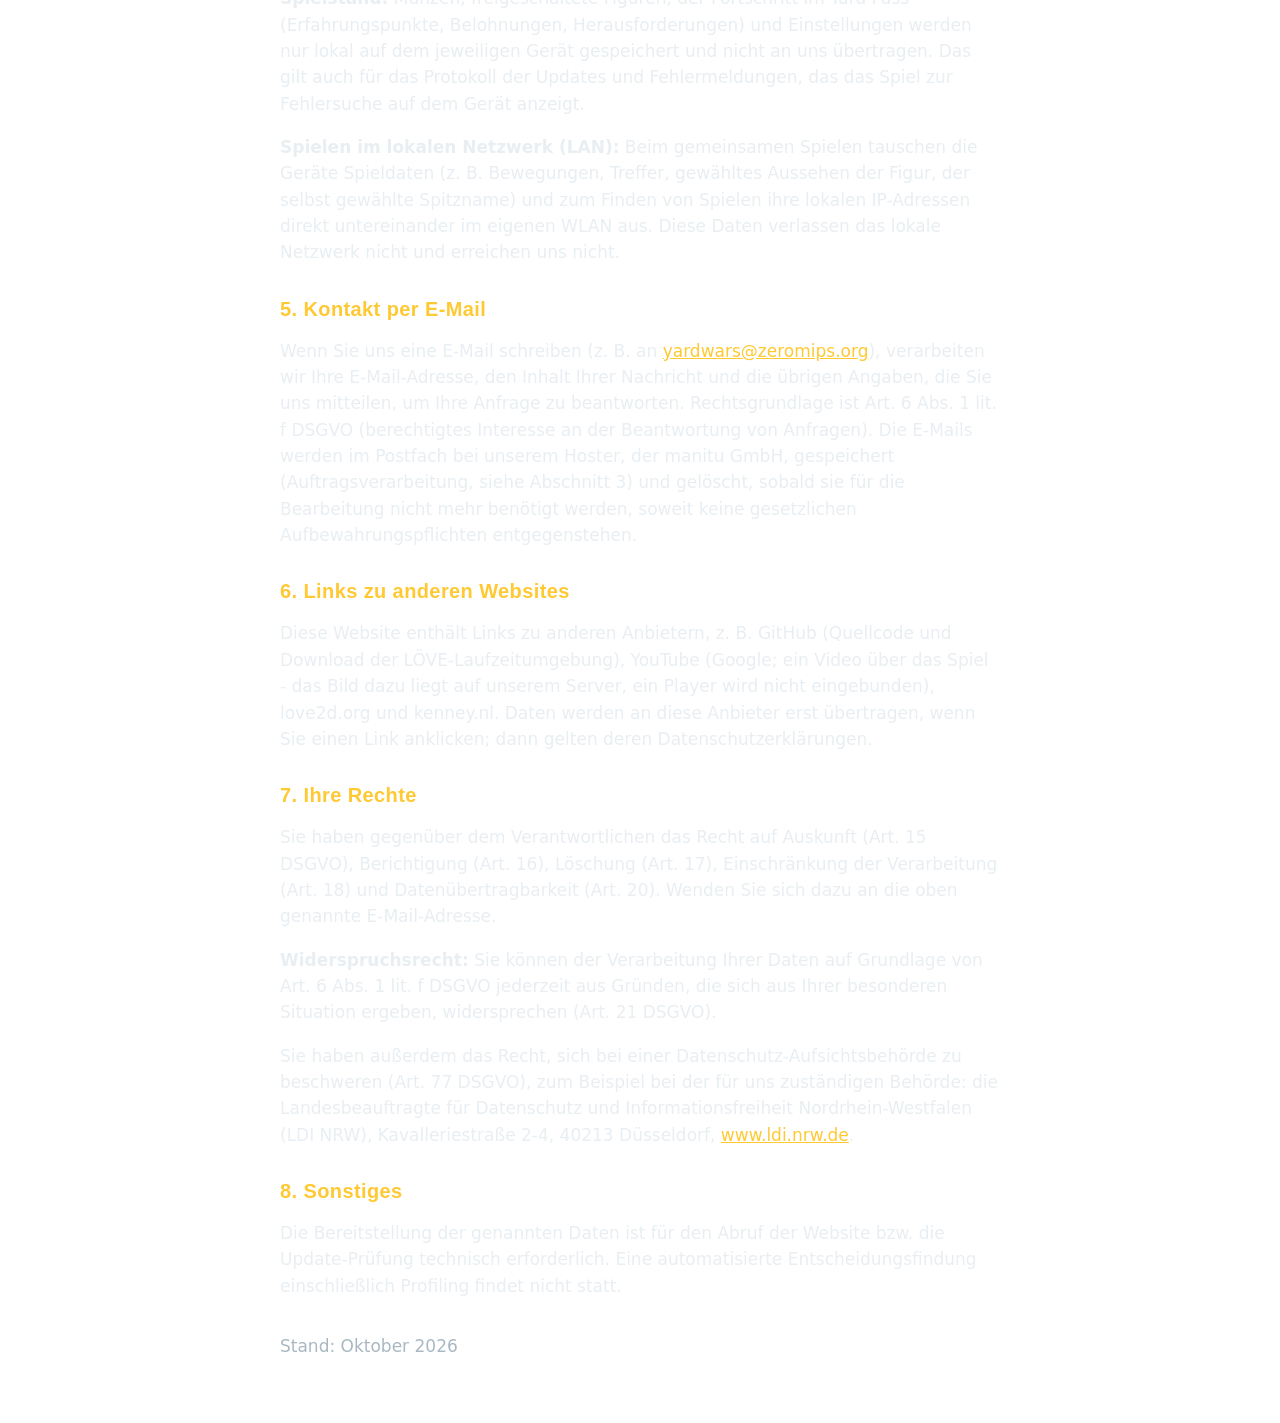
==== commit 74faa7dc: "LAN waiting room and nicks: friends arrive before the round starts Host opens the game, joiners see " ====
--- a/website/datenschutz.html
+++ b/website/datenschutz.html
@@ -70,7 +70,7 @@
     Protokoll der Updates und Fehlermeldungen, das das Spiel zur Fehlersuche auf dem Gerät
     anzeigt.</p>
   <p><b>Spielen im lokalen Netzwerk (LAN):</b> Beim gemeinsamen Spielen tauschen die Geräte
-    Spieldaten (z.&nbsp;B. Bewegungen, Treffer, gewähltes Aussehen der Figur) und zum Finden von Spielen ihre lokalen
+    Spieldaten (z.&nbsp;B. Bewegungen, Treffer, gewähltes Aussehen der Figur, der selbst gewählte Spitzname) und zum Finden von Spielen ihre lokalen
     IP-Adressen direkt untereinander im eigenen WLAN aus. Diese Daten verlassen das lokale
     Netzwerk nicht und erreichen uns nicht.</p>
 
--- a/website/style.css
+++ b/website/style.css
@@ -163,7 +163,7 @@
 .price.free { color: var(--green); }
 
 /* Mode tiles in the colours of the game's mode cards */
-.modes { display: grid; grid-template-columns: repeat(3, 1fr); gap: 18px; }
+.modes { display: grid; grid-template-columns: repeat(2, 1fr); gap: 18px; }
 .mode {
   border: 3px solid #000;
   border-radius: 14px;
@@ -175,6 +175,10 @@
 .duel  { background: var(--orange); }
 .team  { background: var(--blue); }
 .waves { background: var(--purple); }
+.yardball { background: #269e99; }
+.king { background: #d99a1a; }
+.hide { background: #598c33; }
+.flowers { background: #d9598c; }
 .wide { margin-top: 18px; }
 
 footer {
